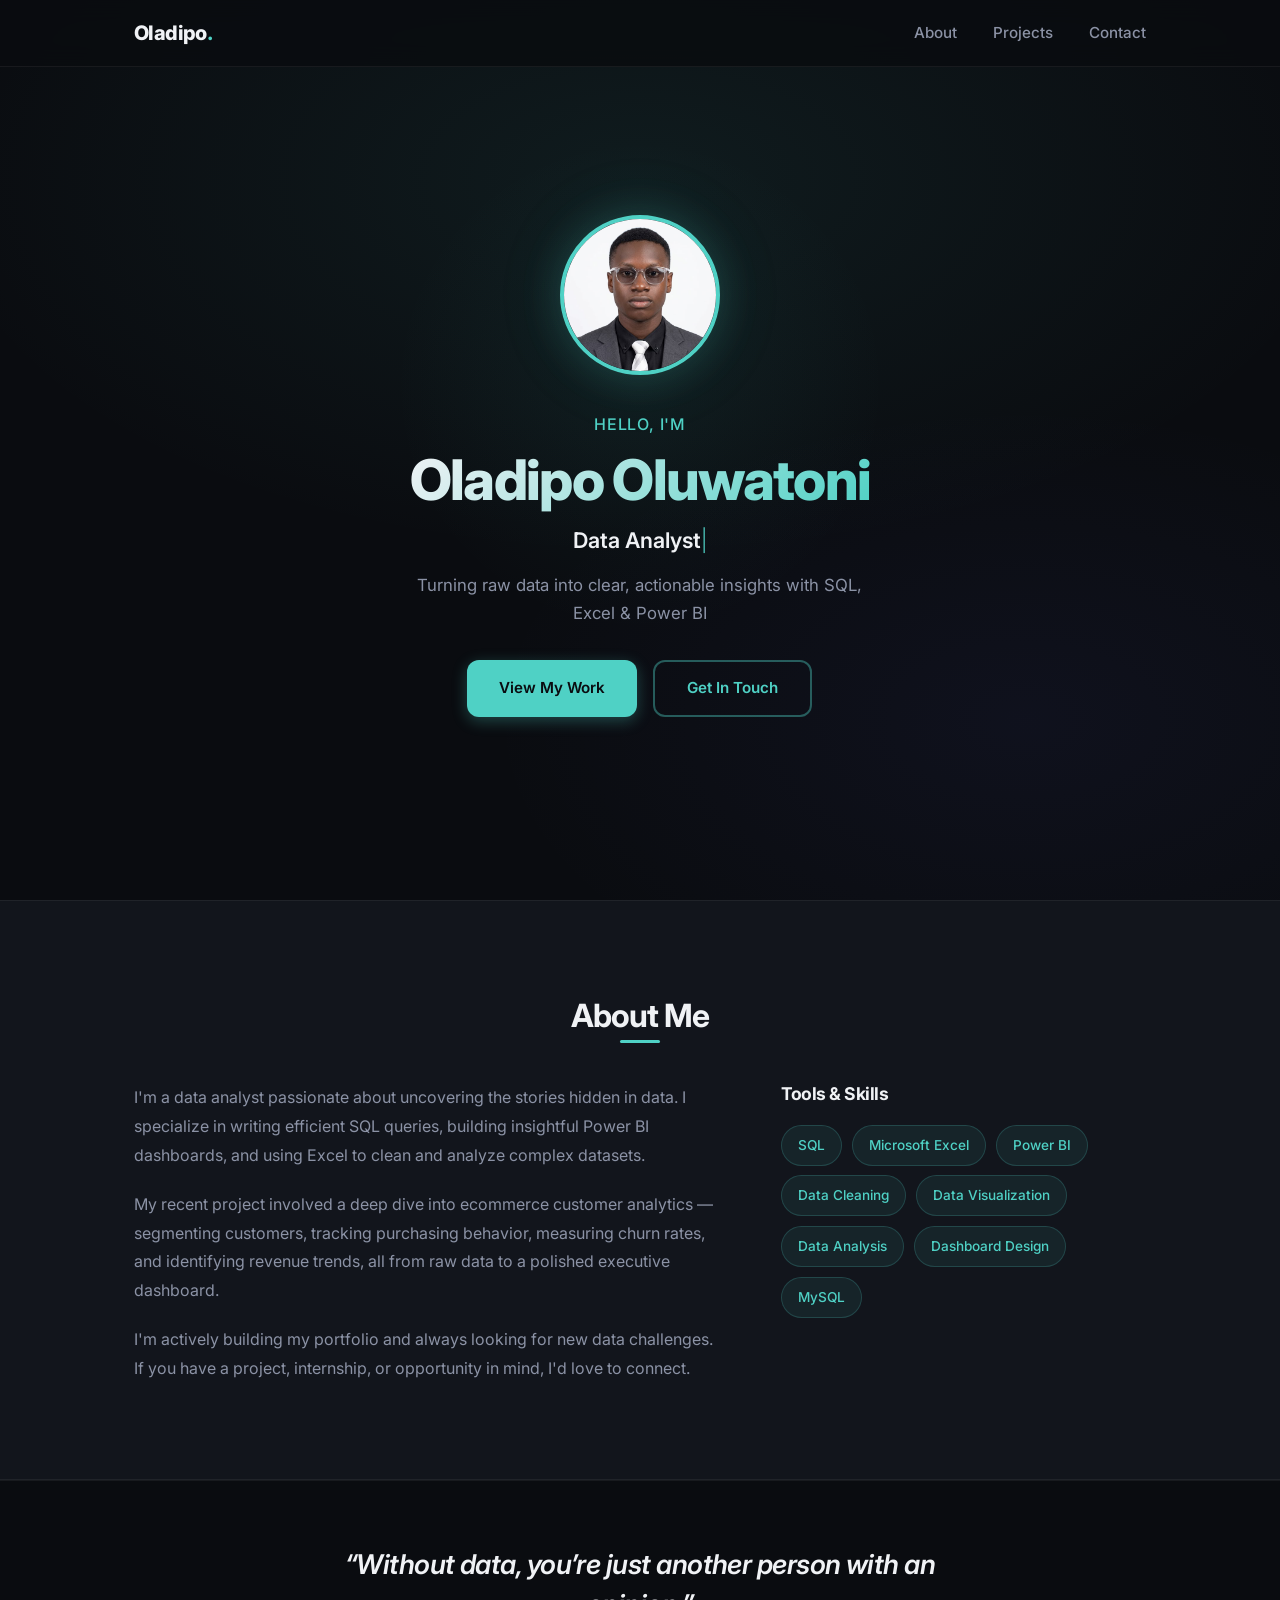
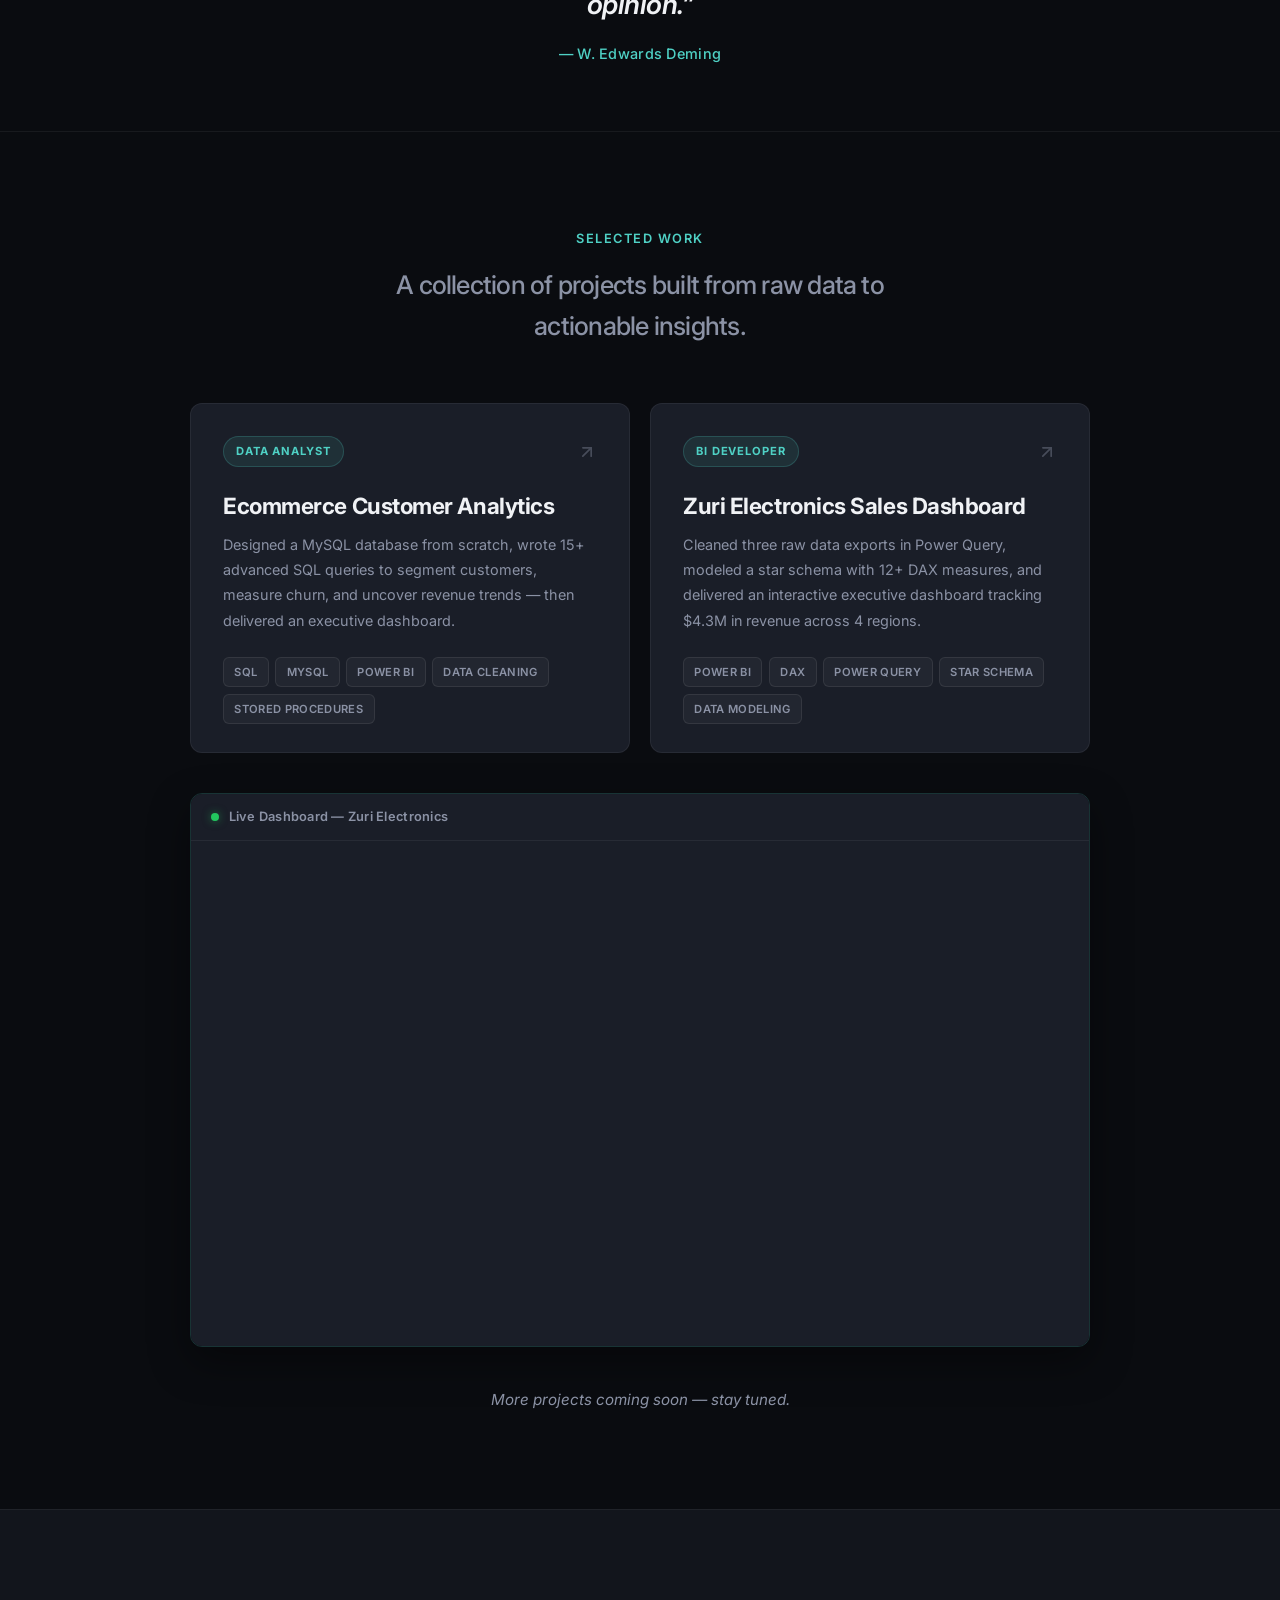
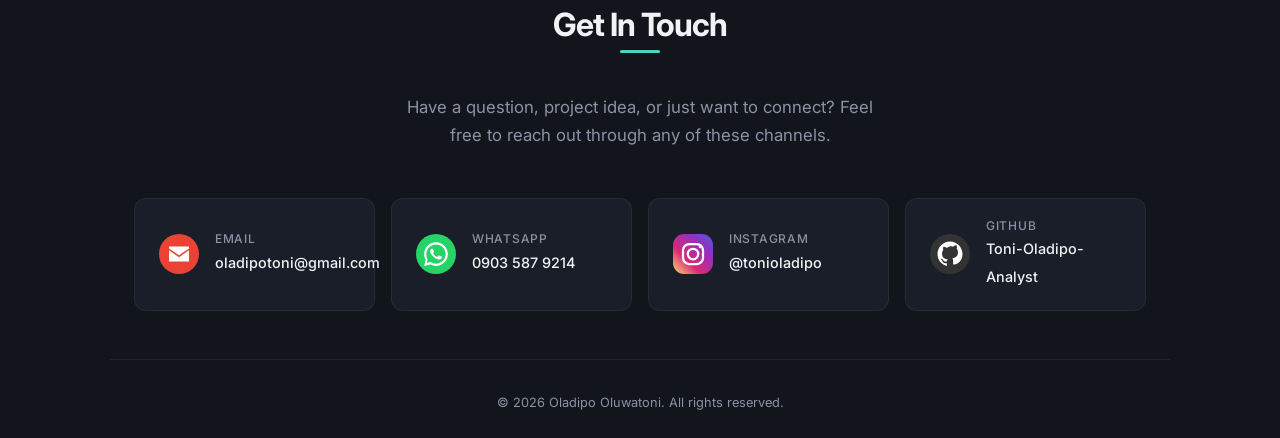
==== index.html @ eaf7b1b6 "Add Deming quote between About and Projects sections" ====
<!DOCTYPE html>
<html lang="en">
<head>
  <meta charset="UTF-8" />
  <meta name="viewport" content="width=device-width, initial-scale=1.0" />
  <title>Oladipo Oluwatoni | Data Analyst Portfolio</title>
  <link rel="preconnect" href="https://fonts.googleapis.com" />
  <link rel="preconnect" href="https://fonts.gstatic.com" crossorigin />
  <link href="https://fonts.googleapis.com/css2?family=Inter:wght@400;500;600;700;800&display=swap" rel="stylesheet" />
  <link rel="stylesheet" href="style.css" />
  <!-- Google Analytics -->
  <script async src="https://www.googletagmanager.com/gtag/js?id=G-RXNLTXKJHW"></script>
  <script>
    window.dataLayer = window.dataLayer || [];
    function gtag(){dataLayer.push(arguments);}
    gtag('js', new Date());
    gtag('config', 'G-RXNLTXKJHW');
  </script>
</head>
<body>

  <!-- ===== NAV ===== -->
  <header class="navbar">
    <div class="nav-inner">
      <a href="#header" class="logo">Oladipo<span class="logo-dot">.</span></a>
      <nav>
        <a href="#about">About</a>
        <a href="#projects">Projects</a>
        <a href="#contact">Contact</a>
      </nav>
    </div>
  </header>

  <!-- ===== HERO ===== -->
  <section id="header" class="hero">
    <div class="hero-bg"></div>
    <div class="hero-content reveal">
      <img src="images/headshot.jpeg" alt="Oladipo Oluwatoni" class="headshot" />
      <p class="greeting">Hello, I'm</p>
      <h1>Oladipo Oluwatoni</h1>
      <p class="subtitle">
        <span class="typing-text"></span><span class="cursor">|</span>
      </p>
      <p class="tagline">
        Turning raw data into clear, actionable insights with SQL, Excel &amp; Power BI
      </p>
      <div class="hero-buttons">
        <a href="#projects" class="btn btn-primary">View My Work</a>
        <a href="#contact" class="btn btn-ghost">Get In Touch</a>
      </div>
    </div>
  </section>

  <!-- ===== ABOUT ===== -->
  <section id="about" class="about">
    <div class="section-inner">
      <h2 class="section-title reveal">
        <span class="title-label">About Me</span>
      </h2>
      <div class="about-content">
        <div class="about-text reveal">
          <p>I'm a data analyst passionate about uncovering the stories hidden in data. I specialize in writing efficient SQL queries, building insightful Power BI dashboards, and using Excel to clean and analyze complex datasets.</p>
          <p>My recent project involved a deep dive into ecommerce customer analytics &mdash; segmenting customers, tracking purchasing behavior, measuring churn rates, and identifying revenue trends, all from raw data to a polished executive dashboard.</p>
          <p>I'm actively building my portfolio and always looking for new data challenges. If you have a project, internship, or opportunity in mind, I'd love to connect.</p>
        </div>
        <div class="about-skills reveal">
          <h3>Tools &amp; Skills</h3>
          <div class="skill-tags">
            <span class="skill-tag">SQL</span>
            <span class="skill-tag">Microsoft Excel</span>
            <span class="skill-tag">Power BI</span>
            <span class="skill-tag">Data Cleaning</span>
            <span class="skill-tag">Data Visualization</span>
            <span class="skill-tag">Data Analysis</span>
            <span class="skill-tag">Dashboard Design</span>
            <span class="skill-tag">MySQL</span>
          </div>
        </div>
      </div>
    </div>
  </section>

  <!-- ===== QUOTE ===== -->
  <section class="quote-section">
    <div class="section-inner">
      <blockquote class="data-quote reveal">
        <p>&ldquo;Without data, you&rsquo;re just another person with an opinion.&rdquo;</p>
        <cite>&mdash; W. Edwards Deming</cite>
      </blockquote>
    </div>
  </section>

  <!-- ===== SELECTED WORK ===== -->
  <section id="projects" class="projects">
    <div class="section-inner">
      <p class="section-eyebrow reveal">SELECTED WORK</p>
      <h2 class="projects-heading reveal">A collection of projects built from raw data to actionable insights.</h2>

      <div class="work-grid">

        <!-- PROJECT 1: Ecommerce Customer Analytics -->
        <a href="ecommerce-analytics.html" class="work-card reveal">
          <div class="work-card-top">
            <span class="work-role">DATA ANALYST</span>
            <svg class="work-arrow" width="20" height="20" viewBox="0 0 24 24" fill="none" stroke="currentColor" stroke-width="2" stroke-linecap="round" stroke-linejoin="round"><line x1="7" y1="17" x2="17" y2="7" /><polyline points="7 7 17 7 17 17" /></svg>
          </div>
          <h3 class="work-title">Ecommerce Customer Analytics</h3>
          <p class="work-desc">Designed a MySQL database from scratch, wrote 15+ advanced SQL queries to segment customers, measure churn, and uncover revenue trends &mdash; then delivered an executive dashboard.</p>
          <div class="work-tags">
            <span class="work-tag">SQL</span>
            <span class="work-tag">MySQL</span>
            <span class="work-tag">Power BI</span>
            <span class="work-tag">Data Cleaning</span>
            <span class="work-tag">Stored Procedures</span>
          </div>
        </a>

        <!-- PROJECT 2: Zuri Electronics -->
        <a href="https://app.powerbi.com/view?r=eyJrIjoiYTdkZTE0NWEtMWQ1Ni00Njc1LWI2YmQtMWRkMjFhN2I5OGI3IiwidCI6ImM5NmIxMTU3LTMyYTUtNDgzMC1iZTRiLTJlMDEzZDk4NmQzOCJ9" target="_blank" class="work-card reveal">
          <div class="work-card-top">
            <span class="work-role">BI DEVELOPER</span>
            <svg class="work-arrow" width="20" height="20" viewBox="0 0 24 24" fill="none" stroke="currentColor" stroke-width="2" stroke-linecap="round" stroke-linejoin="round"><line x1="7" y1="17" x2="17" y2="7" /><polyline points="7 7 17 7 17 17" /></svg>
          </div>
          <h3 class="work-title">Zuri Electronics Sales Dashboard</h3>
          <p class="work-desc">Cleaned three raw data exports in Power Query, modeled a star schema with 12+ DAX measures, and delivered an interactive executive dashboard tracking $4.3M in revenue across 4 regions.</p>
          <div class="work-tags">
            <span class="work-tag">Power BI</span>
            <span class="work-tag">DAX</span>
            <span class="work-tag">Power Query</span>
            <span class="work-tag">Star Schema</span>
            <span class="work-tag">Data Modeling</span>
          </div>
        </a>

      </div>

      <!-- LIVE DASHBOARD PREVIEW -->
      <div class="live-dashboard reveal">
        <div class="live-dashboard-header">
          <div class="live-dot"></div>
          <span>Live Dashboard &mdash; Zuri Electronics</span>
        </div>
        <div class="live-dashboard-frame">
          <iframe title="Zuri Electronics Sales Dashboard" src="https://app.powerbi.com/view?r=eyJrIjoiYTdkZTE0NWEtMWQ1Ni00Njc1LWI2YmQtMWRkMjFhN2I5OGI3IiwidCI6ImM5NmIxMTU3LTMyYTUtNDgzMC1iZTRiLTJlMDEzZDk4NmQzOCJ9" frameborder="0" allowFullScreen="true"></iframe>
        </div>
      </div>

      <p class="more-coming reveal">More projects coming soon &mdash; stay tuned.</p>
    </div>
  </section>

  <!-- ===== CONTACT / FOOTER ===== -->
  <footer id="contact" class="footer">
    <div class="section-inner">
      <h2 class="section-title reveal">
        <span class="title-label">Get In Touch</span>
      </h2>
      <p class="footer-intro reveal">Have a question, project idea, or just want to connect? Feel free to reach out through any of these channels.</p>

      <div class="contact-cards reveal">
        <a href="mailto:oladipotoni@gmail.com" class="contact-card">
          <svg class="contact-icon" viewBox="0 0 32 32" xmlns="http://www.w3.org/2000/svg" aria-hidden="true">
            <circle cx="16" cy="16" r="16" fill="#EA4335" />
            <path fill="#ffffff" d="M8 11.5l8 5.5 8-5.5V10H8v1.5zM24 13l-8 5.5L8 13v9h16v-9z" />
          </svg>
          <div>
            <h4>Email</h4>
            <span>oladipotoni@gmail.com</span>
          </div>
        </a>

        <a href="https://wa.me/2349035879214" target="_blank" class="contact-card">
          <svg class="contact-icon" viewBox="0 0 32 32" xmlns="http://www.w3.org/2000/svg" aria-hidden="true">
            <circle cx="16" cy="16" r="16" fill="#25D366" />
            <path fill="#ffffff" d="M16 6.5c-5.25 0-9.5 4.25-9.5 9.5 0 1.68.44 3.26 1.2 4.63L6.5 25.5l5.06-1.16A9.46 9.46 0 0 0 16 25.5c5.25 0 9.5-4.25 9.5-9.5S21.25 6.5 16 6.5zm0 17.2c-1.5 0-2.9-.4-4.1-1.1l-.29-.17-3 .69.7-2.92-.19-.3A7.7 7.7 0 0 1 8.3 16c0-4.25 3.46-7.7 7.7-7.7s7.7 3.45 7.7 7.7-3.45 7.7-7.7 7.7zm4.24-5.77c-.23-.12-1.37-.68-1.58-.75-.21-.08-.37-.12-.52.11-.15.23-.6.75-.74.9-.14.15-.27.17-.5.06-.23-.12-.98-.36-1.87-1.15-.69-.62-1.16-1.38-1.3-1.61-.13-.23-.01-.36.11-.47.11-.11.23-.27.35-.4.12-.14.15-.23.23-.39.08-.15.04-.29-.02-.4-.06-.12-.52-1.26-.72-1.72-.19-.46-.38-.4-.52-.4h-.44c-.15 0-.4.06-.6.29-.21.23-.8.78-.8 1.9s.82 2.2 .94 2.36c.11.15 1.63 2.5 3.96 3.5.55.24.99.38 1.32.48.56.18 1.06.15 1.46.09.45-.07 1.37-.56 1.56-1.1.19-.55.19-1.02.14-1.11-.06-.1-.21-.16-.44-.27z" />
          </svg>
          <div>
            <h4>WhatsApp</h4>
            <span>0903 587 9214</span>
          </div>
        </a>

        <a href="https://instagram.com/tonioladipo" target="_blank" class="contact-card">
          <svg class="contact-icon" viewBox="0 0 32 32" xmlns="http://www.w3.org/2000/svg" aria-hidden="true">
            <defs>
              <linearGradient id="igGrad" x1="0%" y1="100%" x2="100%" y2="0%">
                <stop offset="0%" stop-color="#feda75" />
                <stop offset="35%" stop-color="#d62976" />
                <stop offset="70%" stop-color="#962fbf" />
                <stop offset="100%" stop-color="#4f5bd5" />
              </linearGradient>
            </defs>
            <rect x="0" y="0" width="32" height="32" rx="9" fill="url(#igGrad)" />
            <rect x="8" y="8" width="16" height="16" rx="5" fill="none" stroke="#ffffff" stroke-width="1.8" />
            <circle cx="16" cy="16" r="4.2" fill="none" stroke="#ffffff" stroke-width="1.8" />
            <circle cx="21.7" cy="10.3" r="1.1" fill="#ffffff" />
          </svg>
          <div>
            <h4>Instagram</h4>
            <span>@tonioladipo</span>
          </div>
        </a>

        <a href="https://github.com/Toni-Oladipo-Analyst" target="_blank" class="contact-card">
          <svg class="contact-icon" viewBox="0 0 32 32" xmlns="http://www.w3.org/2000/svg" aria-hidden="true">
            <circle cx="16" cy="16" r="16" fill="#333" />
            <path fill="#ffffff" d="M16 6C10.477 6 6 10.477 6 16c0 4.42 2.865 8.166 6.839 9.489.5.092.682-.217.682-.482 0-.237-.009-.866-.013-1.7-2.782.604-3.369-1.34-3.369-1.34-.454-1.156-1.11-1.464-1.11-1.464-.908-.62.069-.607.069-.607 1.003.07 1.531 1.03 1.531 1.03.892 1.529 2.341 1.087 2.91.831.092-.646.35-1.086.636-1.336-2.22-.253-4.555-1.11-4.555-4.943 0-1.091.39-1.984 1.029-2.683-.103-.253-.446-1.27.098-2.647 0 0 .84-.269 2.75 1.025A9.578 9.578 0 0 1 16 9.785c.85.004 1.705.115 2.504.337 1.909-1.294 2.747-1.025 2.747-1.025.546 1.377.203 2.394.1 2.647.64.699 1.028 1.592 1.028 2.683 0 3.842-2.339 4.687-4.566 4.935.359.309.678.919.678 1.852 0 1.336-.012 2.415-.012 2.743 0 .267.18.578.688.48C23.138 24.163 26 20.418 26 16c0-5.523-4.477-10-10-10z" />
          </svg>
          <div>
            <h4>GitHub</h4>
            <span>Toni-Oladipo-Analyst</span>
          </div>
        </a>
      </div>
    </div>
    <p class="copyright">&copy; 2026 Oladipo Oluwatoni. All rights reserved.</p>
  </footer>

  <script>
    // Typing animation
    const texts = ["Data Analyst", "SQL Developer", "Dashboard Designer"];
    let textIndex = 0, charIndex = 0, deleting = false;
    const el = document.querySelector(".typing-text");

    function type() {
      const current = texts[textIndex];
      el.textContent = current.substring(0, charIndex);

      if (!deleting && charIndex < current.length) {
        charIndex++;
        setTimeout(type, 80);
      } else if (!deleting && charIndex === current.length) {
        setTimeout(() => { deleting = true; type(); }, 2000);
      } else if (deleting && charIndex > 0) {
        charIndex--;
        setTimeout(type, 40);
      } else {
        deleting = false;
        textIndex = (textIndex + 1) % texts.length;
        setTimeout(type, 400);
      }
    }
    type();

    // Scroll reveal
    const observer = new IntersectionObserver((entries) => {
      entries.forEach((entry) => {
        if (entry.isIntersecting) {
          entry.target.classList.add("revealed");
        }
      });
    }, { threshold: 0.1 });

    document.querySelectorAll(".reveal").forEach((el) => observer.observe(el));
  </script>

</body>
</html>
---- style.css ----
:root {
  --bg: #0a0c10;
  --bg-alt: #12151c;
  --card: #1a1e28;
  --card-border: rgba(255, 255, 255, 0.06);
  --text: #f0f2f5;
  --text-muted: #8b92a5;
  --accent: #4fd1c5;
  --accent-dark: #38b2ac;
  --accent-glow: rgba(79, 209, 197, 0.15);
  --radius: 12px;
  --max-width: 1060px;
}

* {
  box-sizing: border-box;
  margin: 0;
  padding: 0;
}

html {
  scroll-behavior: smooth;
}

body {
  font-family: "Inter", "Segoe UI", Roboto, sans-serif;
  background: var(--bg);
  color: var(--text);
  line-height: 1.7;
  overflow-x: hidden;
}

a {
  color: var(--accent);
  text-decoration: none;
  transition: color 0.2s ease;
}

a:hover {
  color: var(--accent-dark);
}

h1, h2, h3, h4 {
  font-weight: 700;
  letter-spacing: -0.03em;
  line-height: 1.2;
}

.section-inner {
  max-width: var(--max-width);
  margin: 0 auto;
  padding: 0 1.5rem;
}

/* SCROLL REVEAL */
.reveal {
  opacity: 0;
  transform: translateY(30px);
  transition: opacity 0.7s ease, transform 0.7s ease;
}

.reveal.revealed {
  opacity: 1;
  transform: translateY(0);
}

/* NAVBAR */
.navbar {
  position: fixed;
  top: 0;
  left: 0;
  right: 0;
  z-index: 100;
  background: rgba(10, 12, 16, 0.85);
  backdrop-filter: blur(12px);
  border-bottom: 1px solid var(--card-border);
}

.nav-inner {
  max-width: var(--max-width);
  margin: 0 auto;
  padding: 1rem 1.5rem;
  display: flex;
  justify-content: space-between;
  align-items: center;
}

.logo {
  font-weight: 800;
  font-size: 1.25rem;
  color: var(--text);
  letter-spacing: -0.03em;
}

.logo-dot {
  color: var(--accent);
}

.navbar nav a {
  margin-left: 2rem;
  color: var(--text-muted);
  font-weight: 500;
  font-size: 0.95rem;
  transition: color 0.2s ease;
  position: relative;
}

.navbar nav a::after {
  content: "";
  position: absolute;
  bottom: -4px;
  left: 0;
  width: 0;
  height: 2px;
  background: var(--accent);
  transition: width 0.3s ease;
}

.navbar nav a:hover {
  color: var(--text);
}

.navbar nav a:hover::after {
  width: 100%;
}

/* HERO */
.hero {
  position: relative;
  min-height: 100vh;
  display: flex;
  align-items: center;
  justify-content: center;
  text-align: center;
  padding: 6rem 1.5rem 4rem;
  overflow: hidden;
}

.hero-bg {
  position: absolute;
  inset: 0;
  background:
    radial-gradient(ellipse 80% 60% at 50% 20%, rgba(79, 209, 197, 0.08) 0%, transparent 70%),
    radial-gradient(ellipse 60% 50% at 80% 80%, rgba(99, 102, 241, 0.06) 0%, transparent 70%),
    var(--bg);
  z-index: 0;
}

.hero-bg::before {
  content: "";
  position: absolute;
  top: 15%;
  left: 50%;
  transform: translateX(-50%);
  width: 500px;
  height: 500px;
  border-radius: 50%;
  background: radial-gradient(circle, rgba(79, 209, 197, 0.06) 0%, transparent 70%);
  animation: pulse 6s ease-in-out infinite;
}

@keyframes pulse {
  0%, 100% { transform: translateX(-50%) scale(1); opacity: 1; }
  50% { transform: translateX(-50%) scale(1.15); opacity: 0.6; }
}

.hero-content {
  position: relative;
  z-index: 1;
  max-width: 640px;
}

.headshot {
  width: 160px;
  height: 160px;
  border-radius: 50%;
  object-fit: cover;
  border: 4px solid var(--accent);
  margin-bottom: 1.75rem;
  box-shadow: 0 0 40px rgba(79, 209, 197, 0.2), 0 0 80px rgba(79, 209, 197, 0.08);
  transition: transform 0.4s ease, box-shadow 0.4s ease;
}

.headshot:hover {
  transform: scale(1.05);
  box-shadow: 0 0 50px rgba(79, 209, 197, 0.3), 0 0 100px rgba(79, 209, 197, 0.12);
}

.greeting {
  color: var(--accent);
  font-size: 1rem;
  font-weight: 500;
  letter-spacing: 0.05em;
  text-transform: uppercase;
  margin-bottom: 0.5rem;
}

.hero h1 {
  font-size: clamp(2.4rem, 6vw, 3.5rem);
  font-weight: 800;
  margin-bottom: 0.5rem;
  background: linear-gradient(135deg, var(--text) 0%, var(--accent) 100%);
  -webkit-background-clip: text;
  -webkit-text-fill-color: transparent;
  background-clip: text;
}

.subtitle {
  color: var(--text);
  font-size: 1.35rem;
  font-weight: 600;
  margin-bottom: 0.75rem;
  min-height: 2rem;
}

.cursor {
  color: var(--accent);
  animation: blink 1s step-end infinite;
  font-weight: 300;
}

@keyframes blink {
  50% { opacity: 0; }
}

.tagline {
  color: var(--text-muted);
  font-size: 1.05rem;
  margin-bottom: 2rem;
  max-width: 460px;
  margin-left: auto;
  margin-right: auto;
}

.hero-buttons {
  display: flex;
  gap: 1rem;
  justify-content: center;
  flex-wrap: wrap;
}

.btn {
  display: inline-flex;
  align-items: center;
  gap: 0.5rem;
  padding: 0.85rem 2rem;
  border-radius: var(--radius);
  font-weight: 600;
  font-size: 0.95rem;
  transition: all 0.3s ease;
  border: none;
  cursor: pointer;
}

.btn-primary {
  background: var(--accent);
  color: #0a0c10;
  box-shadow: 0 4px 15px rgba(79, 209, 197, 0.3);
}

.btn-primary:hover {
  background: var(--accent-dark);
  color: #0a0c10;
  transform: translateY(-2px);
  box-shadow: 0 8px 25px rgba(79, 209, 197, 0.4);
}

.btn-ghost {
  background: transparent;
  color: var(--accent);
  border: 2px solid rgba(79, 209, 197, 0.4);
}

.btn-ghost:hover {
  background: rgba(79, 209, 197, 0.1);
  border-color: var(--accent);
  color: var(--accent);
  transform: translateY(-2px);
}

/* ABOUT */
.about {
  padding: 6rem 0;
  background: var(--bg-alt);
  border-top: 1px solid var(--card-border);
  border-bottom: 1px solid var(--card-border);
}

.section-title {
  font-size: 2rem;
  text-align: center;
  margin-bottom: 3rem;
}

.title-label {
  position: relative;
  display: inline-block;
}

.title-label::after {
  content: "";
  position: absolute;
  bottom: -8px;
  left: 50%;
  transform: translateX(-50%);
  width: 40px;
  height: 3px;
  background: var(--accent);
  border-radius: 2px;
}

.about-content {
  display: grid;
  grid-template-columns: 1.6fr 1fr;
  gap: 4rem;
  align-items: start;
}

.about-text p {
  color: var(--text-muted);
  font-size: 1rem;
  margin-bottom: 1.25rem;
  line-height: 1.8;
}

.about-text p:last-child {
  margin-bottom: 0;
}

.about-skills h3 {
  font-size: 1.1rem;
  margin-bottom: 1.25rem;
  color: var(--text);
}

.skill-tags {
  display: flex;
  flex-wrap: wrap;
  gap: 0.6rem;
}

.skill-tag {
  display: inline-block;
  padding: 0.5rem 1rem;
  background: rgba(79, 209, 197, 0.08);
  border: 1px solid rgba(79, 209, 197, 0.2);
  border-radius: 50px;
  font-size: 0.85rem;
  font-weight: 500;
  color: var(--accent);
  transition: all 0.3s ease;
}

.skill-tag:hover {
  background: rgba(79, 209, 197, 0.15);
  border-color: var(--accent);
  transform: translateY(-2px);
  box-shadow: 0 4px 12px rgba(79, 209, 197, 0.15);
}

/* QUOTE */
.quote-section {
  padding: 4rem 0;
  border-top: 1px solid var(--card-border);
  border-bottom: 1px solid var(--card-border);
}

.data-quote {
  text-align: center;
  max-width: 600px;
  margin: 0 auto;
}

.data-quote p {
  font-size: clamp(1.3rem, 3vw, 1.7rem);
  font-weight: 600;
  line-height: 1.5;
  letter-spacing: -0.02em;
  color: var(--text);
  font-style: italic;
}

.data-quote cite {
  display: block;
  margin-top: 1rem;
  font-size: 0.9rem;
  font-style: normal;
  font-weight: 500;
  color: var(--accent);
  letter-spacing: 0.02em;
}

/* PROJECTS */
.projects {
  padding: 6rem 0;
}

.section-eyebrow {
  text-align: center;
  font-size: 0.8rem;
  font-weight: 600;
  letter-spacing: 0.12em;
  text-transform: uppercase;
  color: var(--accent);
  margin-bottom: 1rem;
}

.projects-heading {
  text-align: center;
  font-size: clamp(1.3rem, 3vw, 1.6rem);
  font-weight: 500;
  color: var(--text-muted);
  max-width: 550px;
  margin: 0 auto 3.5rem;
  line-height: 1.6;
}

/* WORK CARDS */
.work-grid {
  display: grid;
  grid-template-columns: repeat(2, 1fr);
  gap: 1.25rem;
  max-width: 900px;
  margin: 0 auto;
}

.work-card {
  display: flex;
  flex-direction: column;
  padding: 2rem 2rem 1.75rem;
  background: var(--card);
  border: 1px solid var(--card-border);
  border-radius: var(--radius);
  text-decoration: none;
  color: var(--text);
  transition: all 0.4s cubic-bezier(0.25, 0.46, 0.45, 0.94);
  position: relative;
  overflow: hidden;
}

.work-card::before {
  content: "";
  position: absolute;
  top: 0;
  left: 0;
  right: 0;
  height: 2px;
  background: linear-gradient(90deg, var(--accent), transparent);
  opacity: 0;
  transition: opacity 0.4s ease;
}

.work-card:hover {
  border-color: rgba(79, 209, 197, 0.3);
  background: rgba(26, 30, 40, 0.9);
  transform: translateY(-6px);
  box-shadow: 0 20px 50px rgba(0, 0, 0, 0.4), 0 0 30px rgba(79, 209, 197, 0.08);
  color: var(--text);
}

.work-card:hover::before {
  opacity: 1;
}

.work-card-top {
  display: flex;
  justify-content: space-between;
  align-items: center;
  margin-bottom: 1.5rem;
}

.work-role {
  font-size: 0.7rem;
  font-weight: 700;
  letter-spacing: 0.08em;
  text-transform: uppercase;
  color: var(--accent);
  padding: 0.3rem 0.75rem;
  background: rgba(79, 209, 197, 0.1);
  border: 1px solid rgba(79, 209, 197, 0.2);
  border-radius: 50px;
}

.work-arrow {
  color: var(--text-muted);
  transition: all 0.3s ease;
  opacity: 0.4;
}

.work-card:hover .work-arrow {
  color: var(--accent);
  opacity: 1;
  transform: translate(3px, -3px);
}

.work-title {
  font-size: 1.4rem;
  font-weight: 700;
  margin-bottom: 0.75rem;
  letter-spacing: -0.02em;
  line-height: 1.3;
}

.work-desc {
  color: var(--text-muted);
  font-size: 0.9rem;
  line-height: 1.75;
  margin-bottom: 1.5rem;
  flex-grow: 1;
}

.work-tags {
  display: flex;
  flex-wrap: wrap;
  gap: 0.4rem;
}

.work-tag {
  font-size: 0.7rem;
  font-weight: 600;
  letter-spacing: 0.03em;
  text-transform: uppercase;
  padding: 0.3rem 0.65rem;
  background: rgba(255, 255, 255, 0.04);
  border: 1px solid rgba(255, 255, 255, 0.08);
  border-radius: 6px;
  color: var(--text-muted);
  transition: all 0.3s ease;
}

.work-card:hover .work-tag {
  border-color: rgba(79, 209, 197, 0.2);
  color: var(--text);
}

/* LIVE DASHBOARD */
.live-dashboard {
  max-width: 900px;
  margin: 2.5rem auto 0;
  border-radius: var(--radius);
  overflow: hidden;
  border: 1px solid rgba(79, 209, 197, 0.2);
  box-shadow: 0 15px 40px rgba(0, 0, 0, 0.4);
}

.live-dashboard-header {
  display: flex;
  align-items: center;
  gap: 0.6rem;
  padding: 0.75rem 1.25rem;
  background: var(--card);
  border-bottom: 1px solid var(--card-border);
  font-size: 0.8rem;
  font-weight: 600;
  color: var(--text-muted);
  letter-spacing: 0.02em;
}

.live-dot {
  width: 8px;
  height: 8px;
  border-radius: 50%;
  background: #22c55e;
  box-shadow: 0 0 8px rgba(34, 197, 94, 0.5);
  animation: livePulse 2s ease-in-out infinite;
}

@keyframes livePulse {
  0%, 100% { opacity: 1; }
  50% { opacity: 0.4; }
}

.live-dashboard-frame {
  position: relative;
  width: 100%;
  padding-top: 56.25%;
  background: #1a1e28;
}

.live-dashboard-frame iframe {
  position: absolute;
  top: 0;
  left: 0;
  width: 100%;
  height: 100%;
  border: none;
}

.more-coming {
  text-align: center;
  color: var(--text-muted);
  font-size: 0.95rem;
  margin-top: 2.5rem;
  font-style: italic;
}

/* FOOTER */
.footer {
  background: var(--bg-alt);
  padding: 6rem 0 1.5rem;
  border-top: 1px solid var(--card-border);
}

.footer-intro {
  text-align: center;
  color: var(--text-muted);
  font-size: 1.05rem;
  margin-bottom: 3rem;
  max-width: 500px;
  margin-left: auto;
  margin-right: auto;
}

.contact-cards {
  display: grid;
  grid-template-columns: repeat(auto-fit, minmax(220px, 1fr));
  gap: 1rem;
  max-width: var(--max-width);
  margin: 0 auto 3rem;
}

.contact-card {
  display: flex;
  align-items: center;
  gap: 1rem;
  padding: 1.25rem 1.5rem;
  background: var(--card);
  border: 1px solid var(--card-border);
  border-radius: var(--radius);
  color: var(--text);
  transition: all 0.3s ease;
}

.contact-card:hover {
  border-color: rgba(79, 209, 197, 0.3);
  background: rgba(79, 209, 197, 0.05);
  transform: translateY(-3px);
  box-shadow: 0 8px 25px rgba(0, 0, 0, 0.3);
  color: var(--text);
}

.contact-icon {
  width: 40px;
  height: 40px;
  flex-shrink: 0;
}

.contact-card h4 {
  font-size: 0.75rem;
  text-transform: uppercase;
  letter-spacing: 0.06em;
  color: var(--text-muted);
  font-weight: 500;
  margin-bottom: 0.15rem;
}

.contact-card span {
  font-size: 0.9rem;
  font-weight: 500;
}

.copyright {
  text-align: center;
  color: var(--text-muted);
  font-size: 0.8rem;
  padding: 2rem 1.5rem 0;
  border-top: 1px solid var(--card-border);
  max-width: var(--max-width);
  margin: 0 auto;
}

/* RESPONSIVE */
@media (max-width: 768px) {
  .about-content {
    grid-template-columns: 1fr;
    gap: 2.5rem;
  }

  .contact-cards {
    grid-template-columns: 1fr;
  }

  .work-grid {
    grid-template-columns: 1fr;
  }

  .work-card {
    padding: 1.5rem;
  }

  .navbar nav a {
    margin-left: 1.25rem;
  }
}

@media (max-width: 480px) {
  .navbar nav a {
    margin-left: 0.85rem;
    font-size: 0.85rem;
  }

  .hero {
    padding: 5rem 1.25rem 3rem;
  }

  .headshot {
    width: 120px;
    height: 120px;
  }

  .hero h1 {
    font-size: 2rem;
  }

  .section-title {
    font-size: 1.6rem;
  }

  .about, .projects, .footer {
    padding: 4rem 0;
  }
}
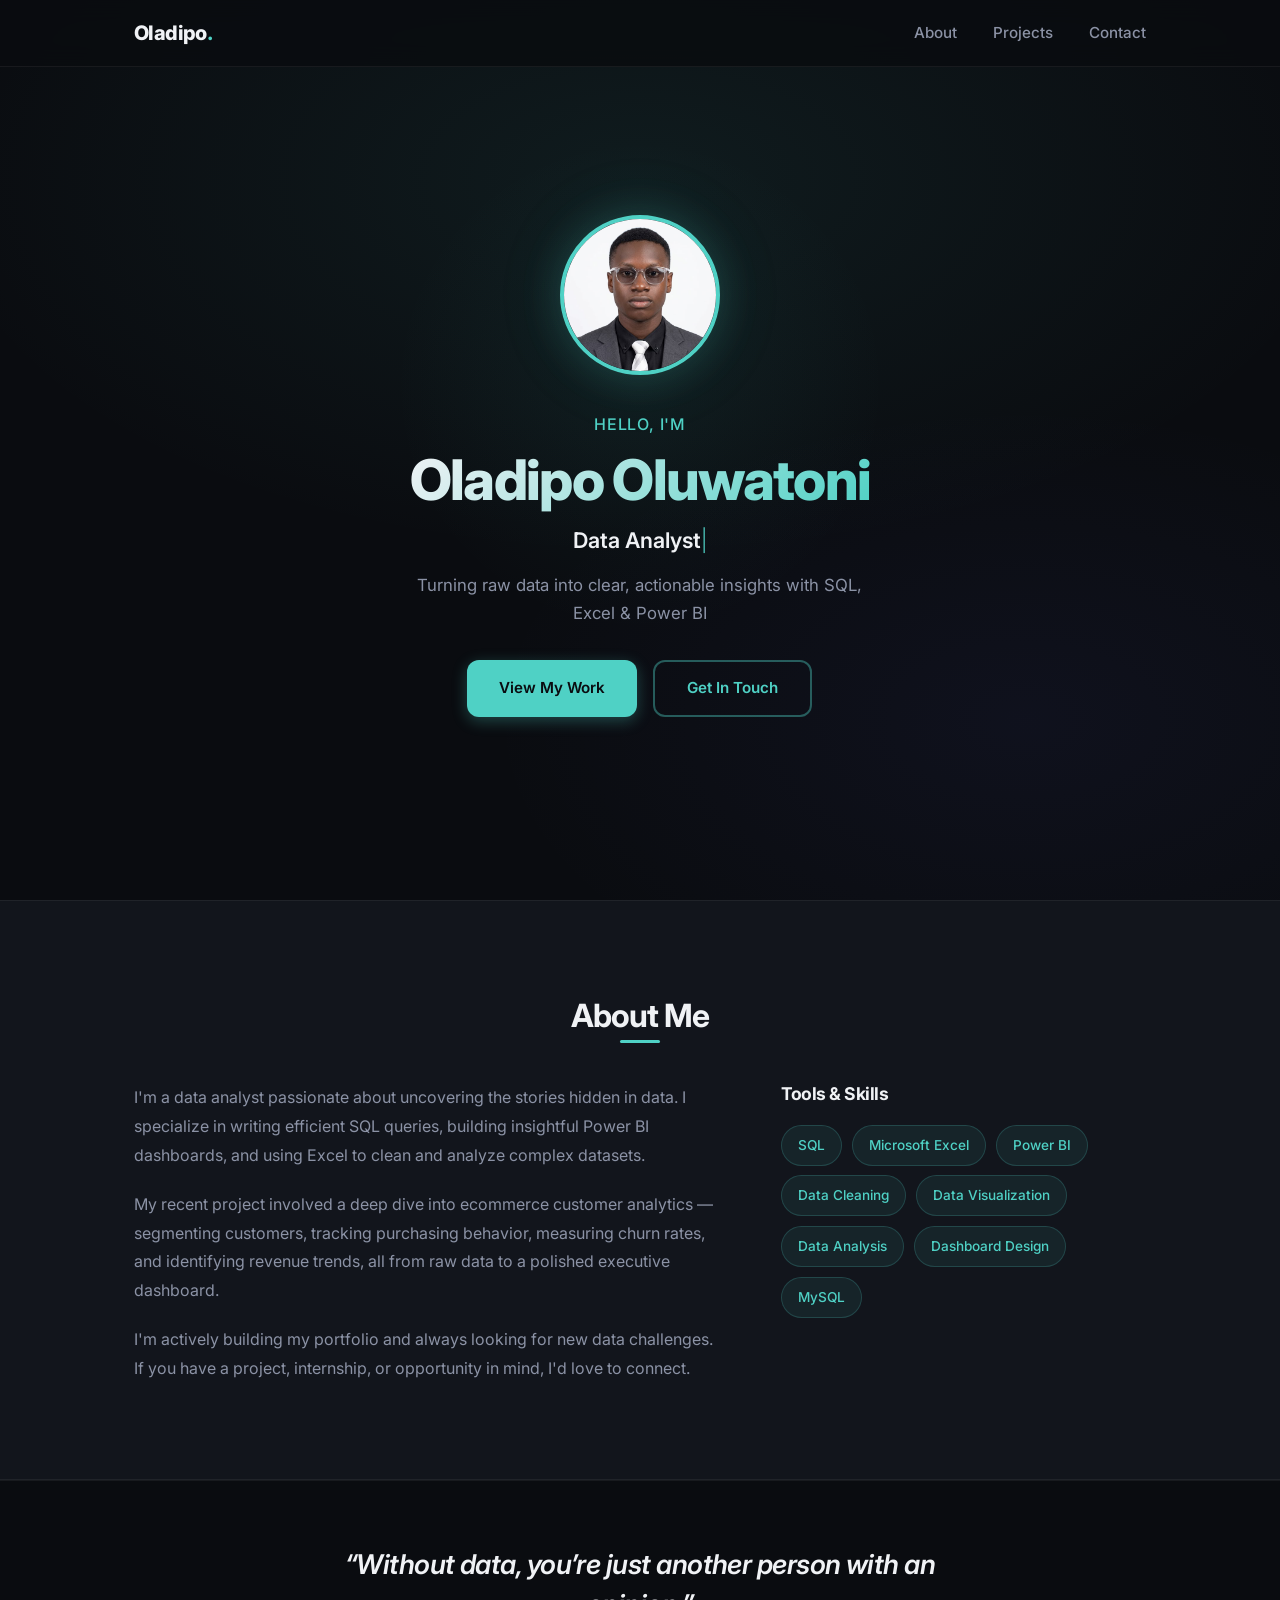
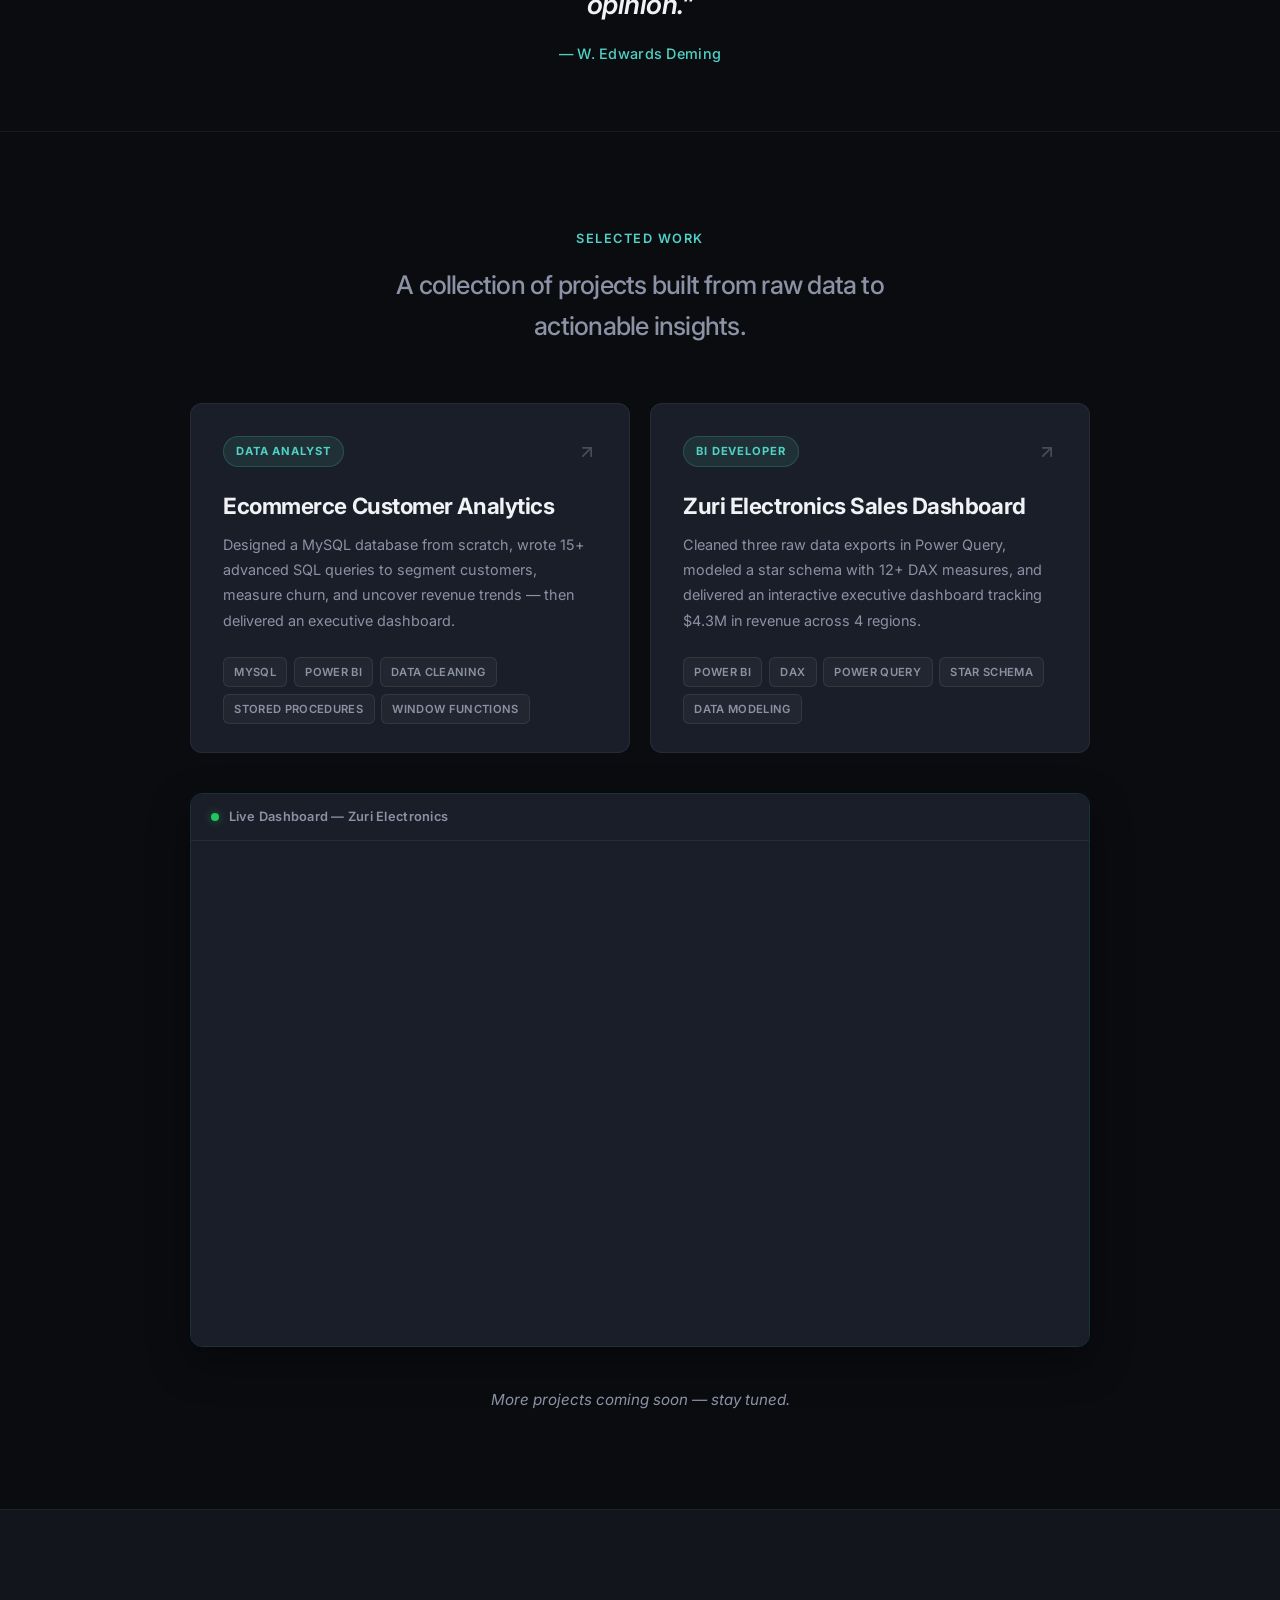
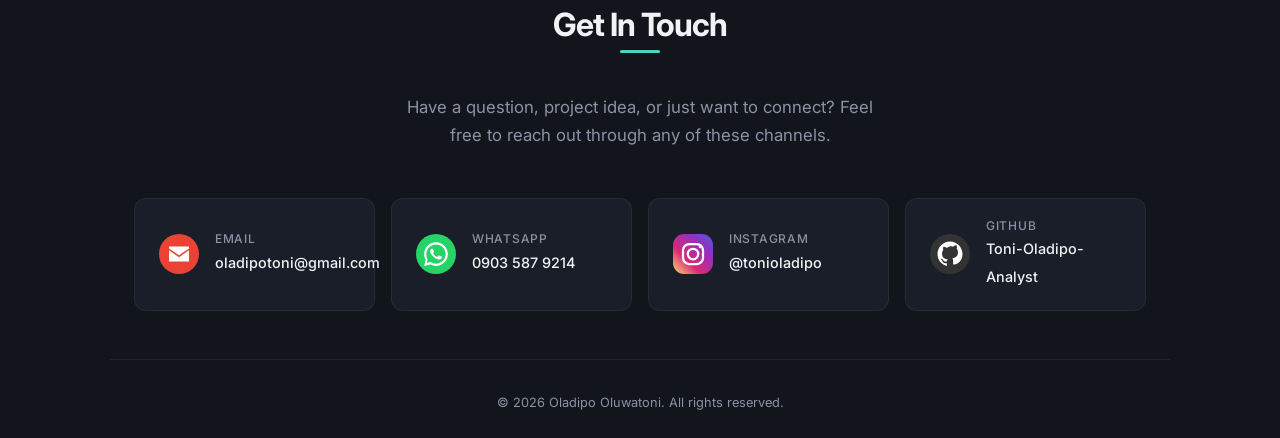
==== commit f16d9dc4: "Remove redundant SQL tag, replace with Window Functions" ====
--- a/index.html
+++ b/index.html
@@ -107,11 +107,11 @@
           <h3 class="work-title">Ecommerce Customer Analytics</h3>
           <p class="work-desc">Designed a MySQL database from scratch, wrote 15+ advanced SQL queries to segment customers, measure churn, and uncover revenue trends &mdash; then delivered an executive dashboard.</p>
           <div class="work-tags">
-            <span class="work-tag">SQL</span>
             <span class="work-tag">MySQL</span>
             <span class="work-tag">Power BI</span>
             <span class="work-tag">Data Cleaning</span>
             <span class="work-tag">Stored Procedures</span>
+            <span class="work-tag">Window Functions</span>
           </div>
         </a>
 
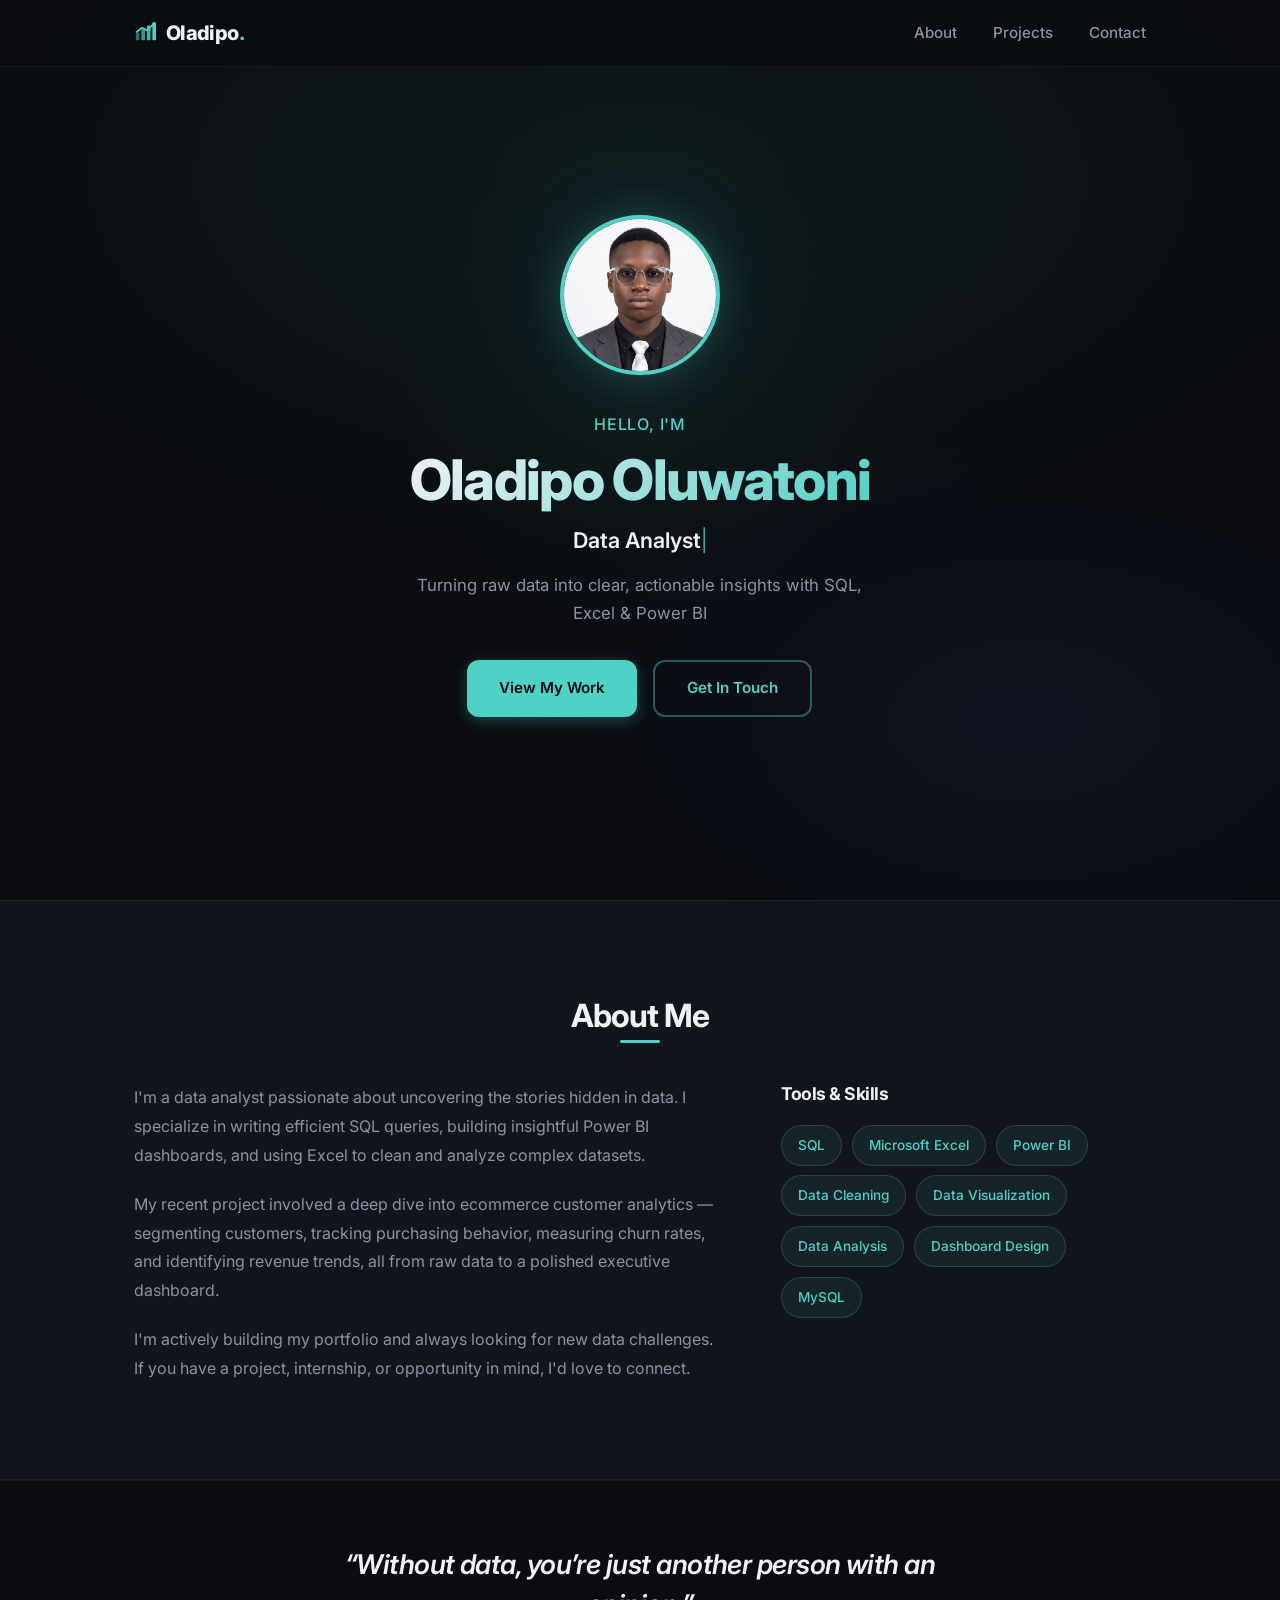
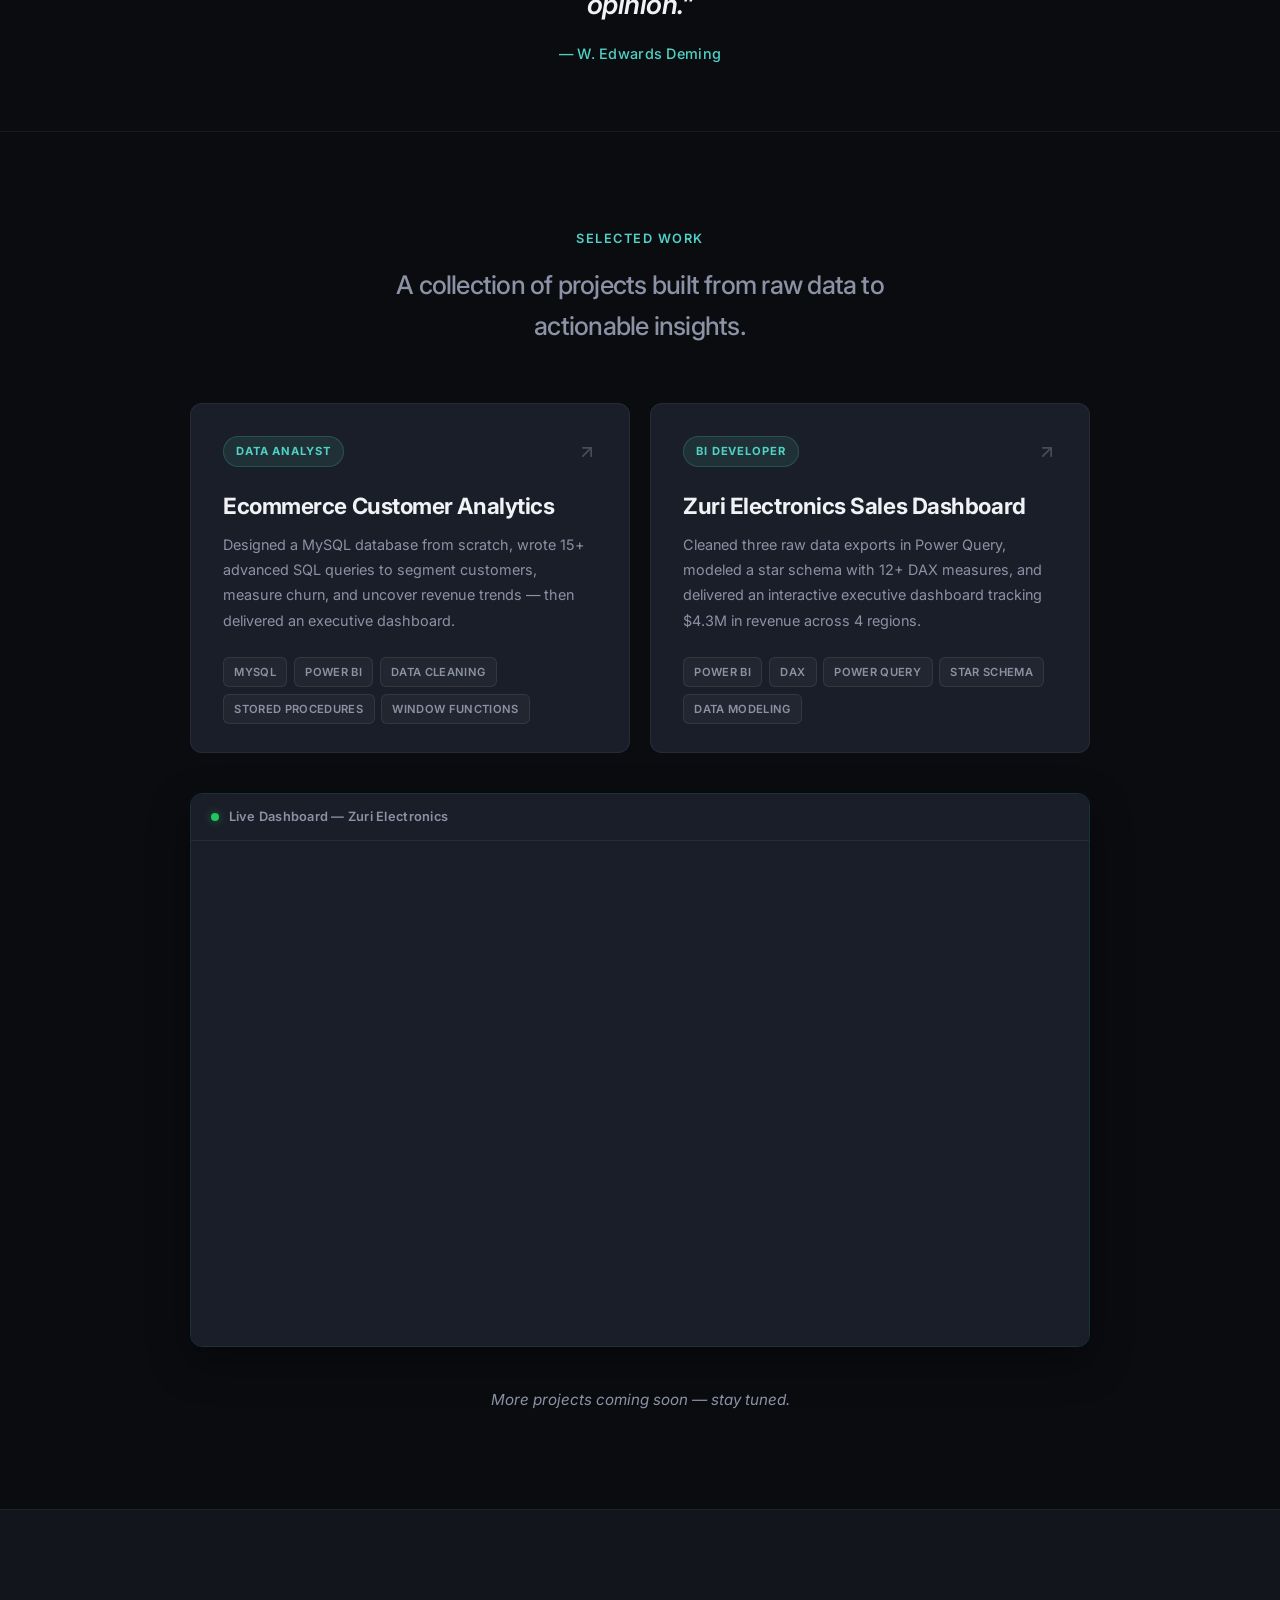
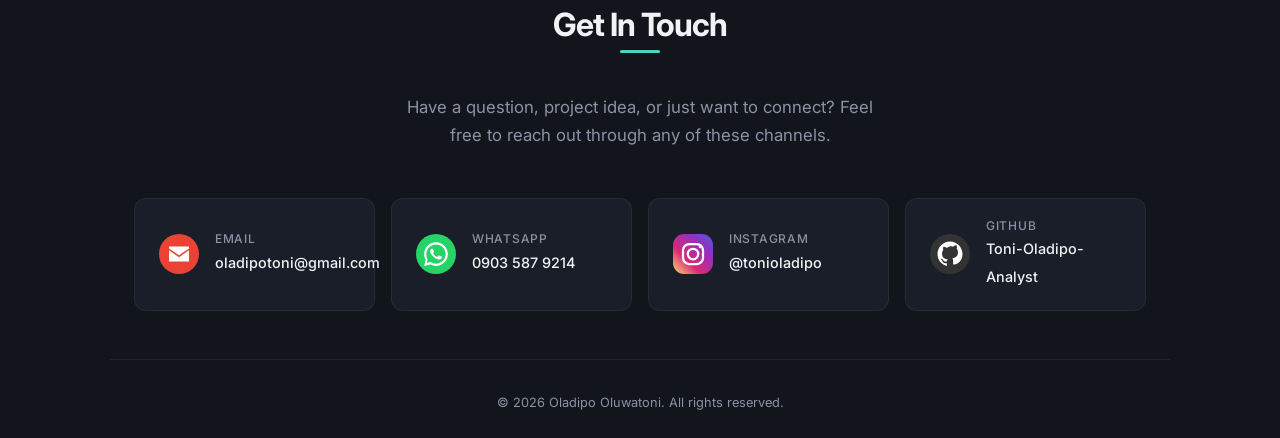
==== commit 6f3e9e7a: "Add data analytics bar chart icon to navbar logo" ====
--- a/index.html
+++ b/index.html
@@ -22,7 +22,17 @@
   <!-- ===== NAV ===== -->
   <header class="navbar">
     <div class="nav-inner">
-      <a href="#header" class="logo">Oladipo<span class="logo-dot">.</span></a>
+      <a href="#header" class="logo">
+        <svg class="logo-icon" viewBox="0 0 24 24" fill="none" xmlns="http://www.w3.org/2000/svg">
+          <rect x="2" y="13" width="4" height="8" rx="1" fill="currentColor" opacity="0.5"/>
+          <rect x="8" y="9" width="4" height="12" rx="1" fill="currentColor" opacity="0.7"/>
+          <rect x="14" y="5" width="4" height="16" rx="1" fill="currentColor" opacity="0.85"/>
+          <rect x="20" y="2" width="4" height="19" rx="1" fill="currentColor"/>
+          <path d="M3 12L8.5 7.5L14 10L22 3" stroke="var(--accent)" stroke-width="2" stroke-linecap="round" stroke-linejoin="round"/>
+          <circle cx="22" cy="3" r="2" fill="var(--accent)"/>
+        </svg>
+        Oladipo<span class="logo-dot">.</span>
+      </a>
       <nav>
         <a href="#about">About</a>
         <a href="#projects">Projects</a>
--- a/style.css
+++ b/style.css
@@ -92,6 +92,14 @@
   letter-spacing: -0.03em;
 }
 
+.logo-icon {
+  width: 22px;
+  height: 22px;
+  margin-right: 0.4rem;
+  vertical-align: -3px;
+  color: var(--accent);
+}
+
 .logo-dot {
   color: var(--accent);
 }
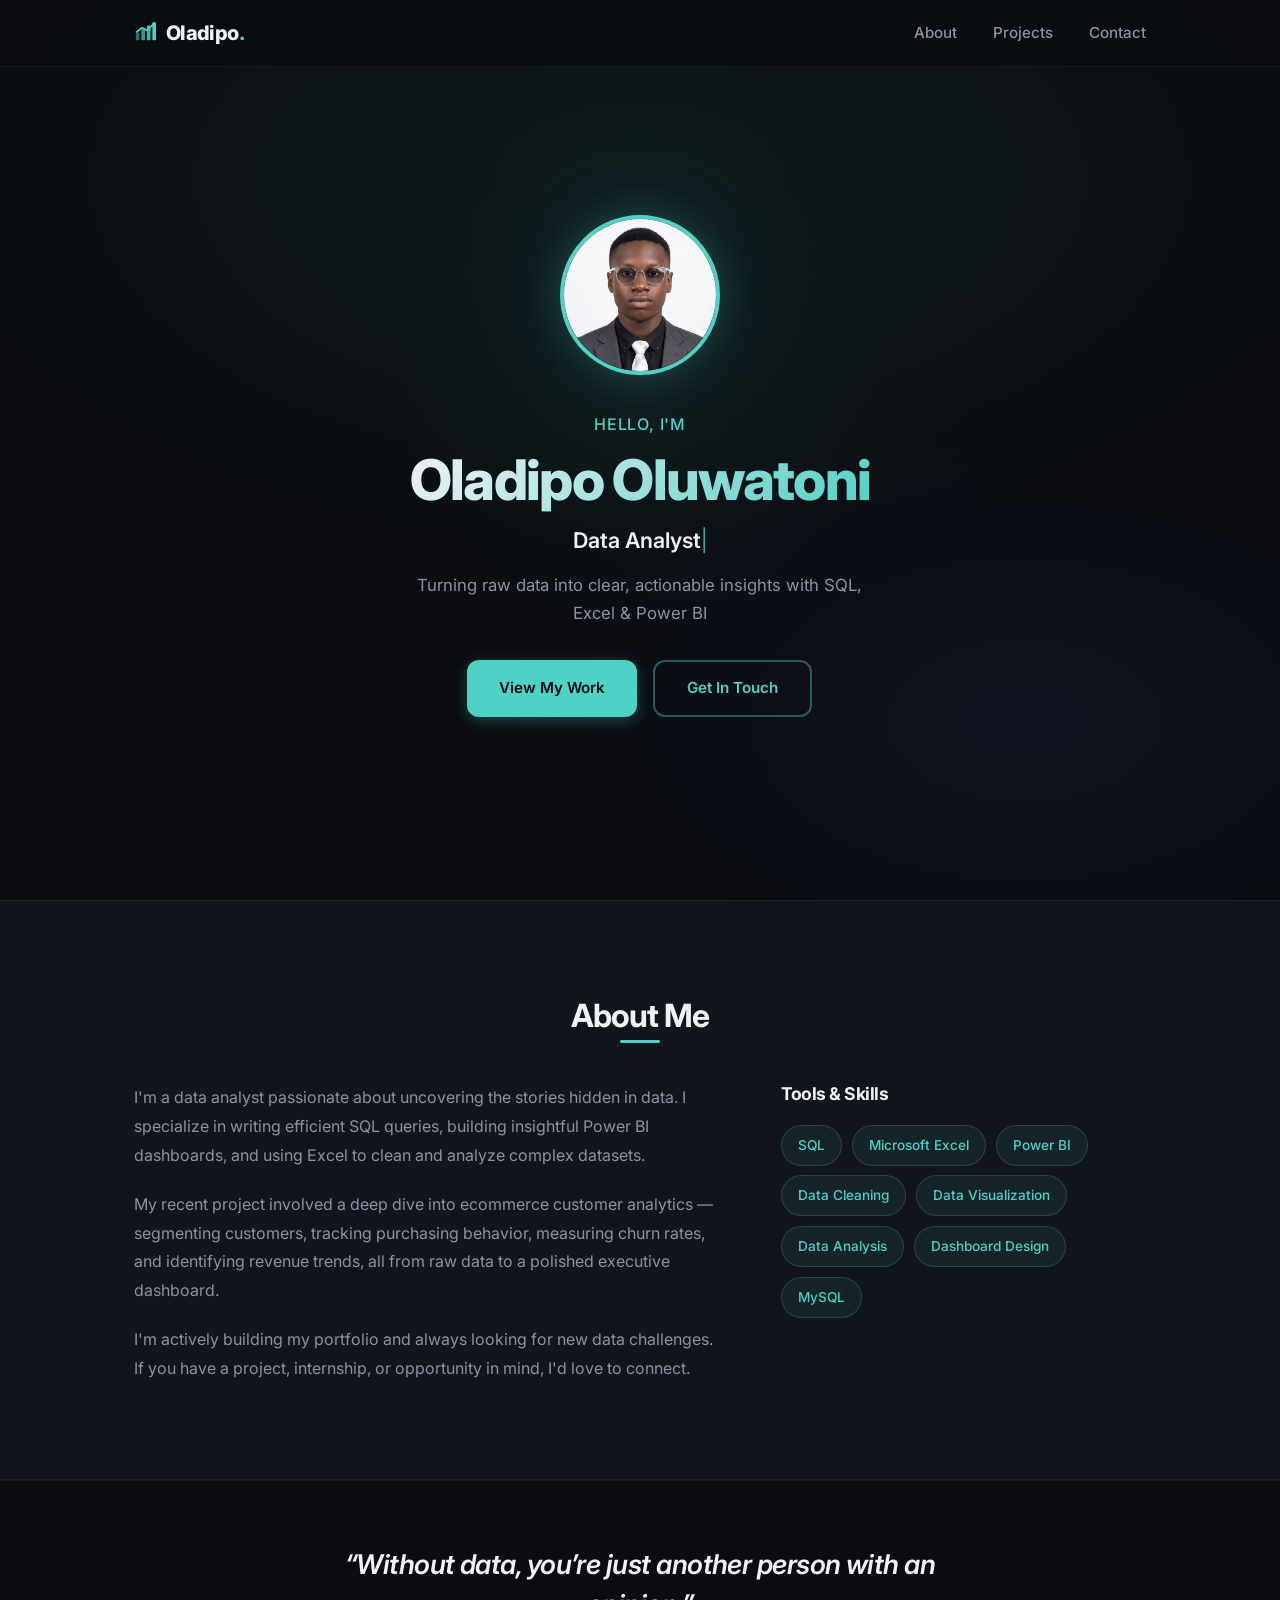
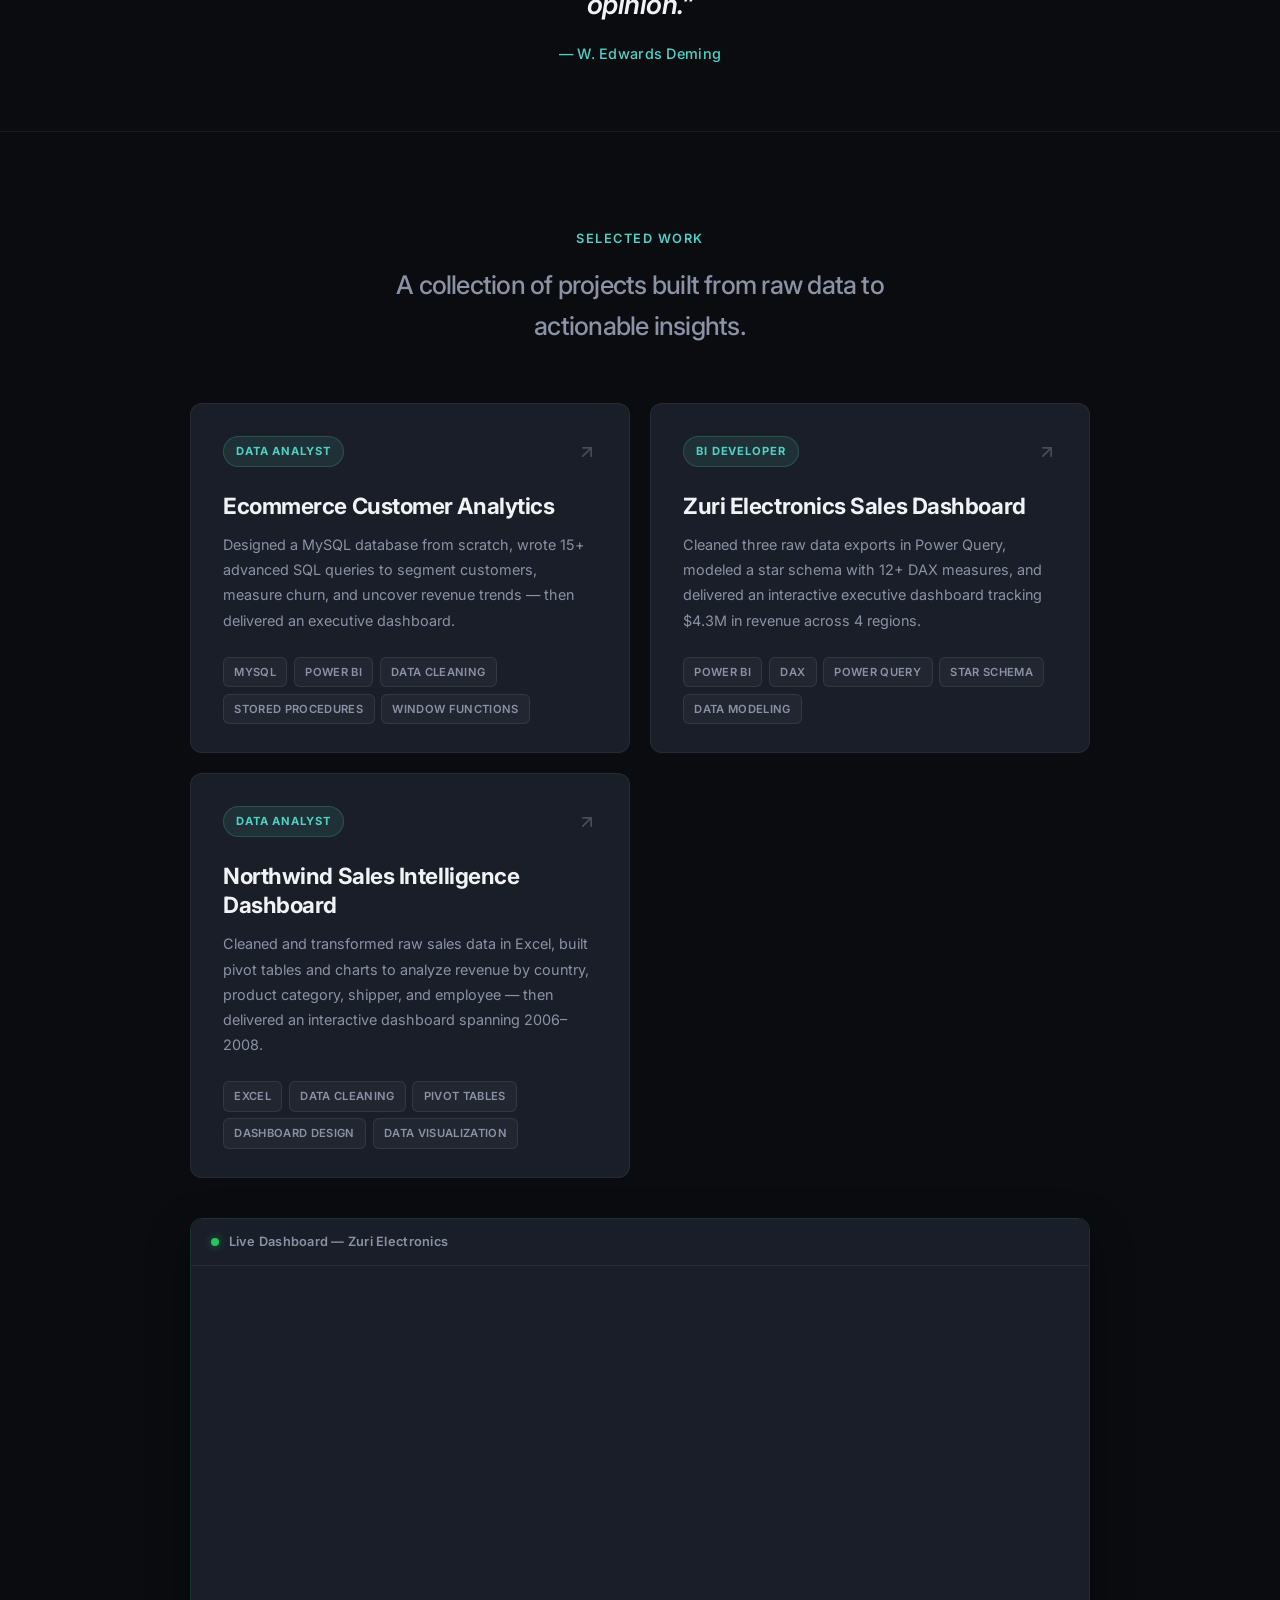
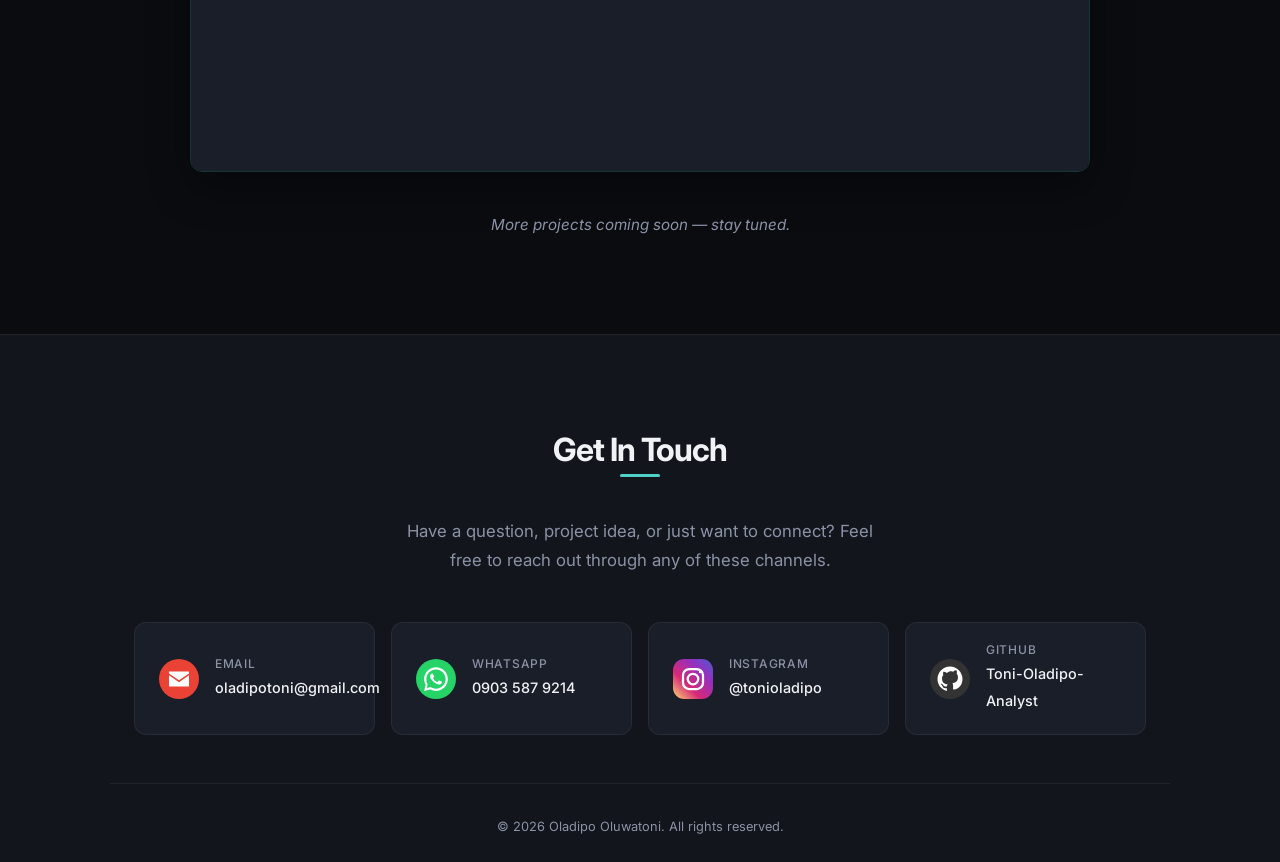
==== commit 4d2fbb4c: "Add Northwind Sales Intelligence project with case study page and downloadable files" ====
--- a/index.html
+++ b/index.html
@@ -142,6 +142,23 @@
           </div>
         </a>
 
+        <!-- PROJECT 3: Northwind Sales Intelligence -->
+        <a href="northwind-analytics.html" class="work-card reveal">
+          <div class="work-card-top">
+            <span class="work-role">DATA ANALYST</span>
+            <svg class="work-arrow" width="20" height="20" viewBox="0 0 24 24" fill="none" stroke="currentColor" stroke-width="2" stroke-linecap="round" stroke-linejoin="round"><line x1="7" y1="17" x2="17" y2="7" /><polyline points="7 7 17 7 17 17" /></svg>
+          </div>
+          <h3 class="work-title">Northwind Sales Intelligence Dashboard</h3>
+          <p class="work-desc">Cleaned and transformed raw sales data in Excel, built pivot tables and charts to analyze revenue by country, product category, shipper, and employee &mdash; then delivered an interactive dashboard spanning 2006&ndash;2008.</p>
+          <div class="work-tags">
+            <span class="work-tag">Excel</span>
+            <span class="work-tag">Data Cleaning</span>
+            <span class="work-tag">Pivot Tables</span>
+            <span class="work-tag">Dashboard Design</span>
+            <span class="work-tag">Data Visualization</span>
+          </div>
+        </a>
+
       </div>
 
       <!-- LIVE DASHBOARD PREVIEW -->
